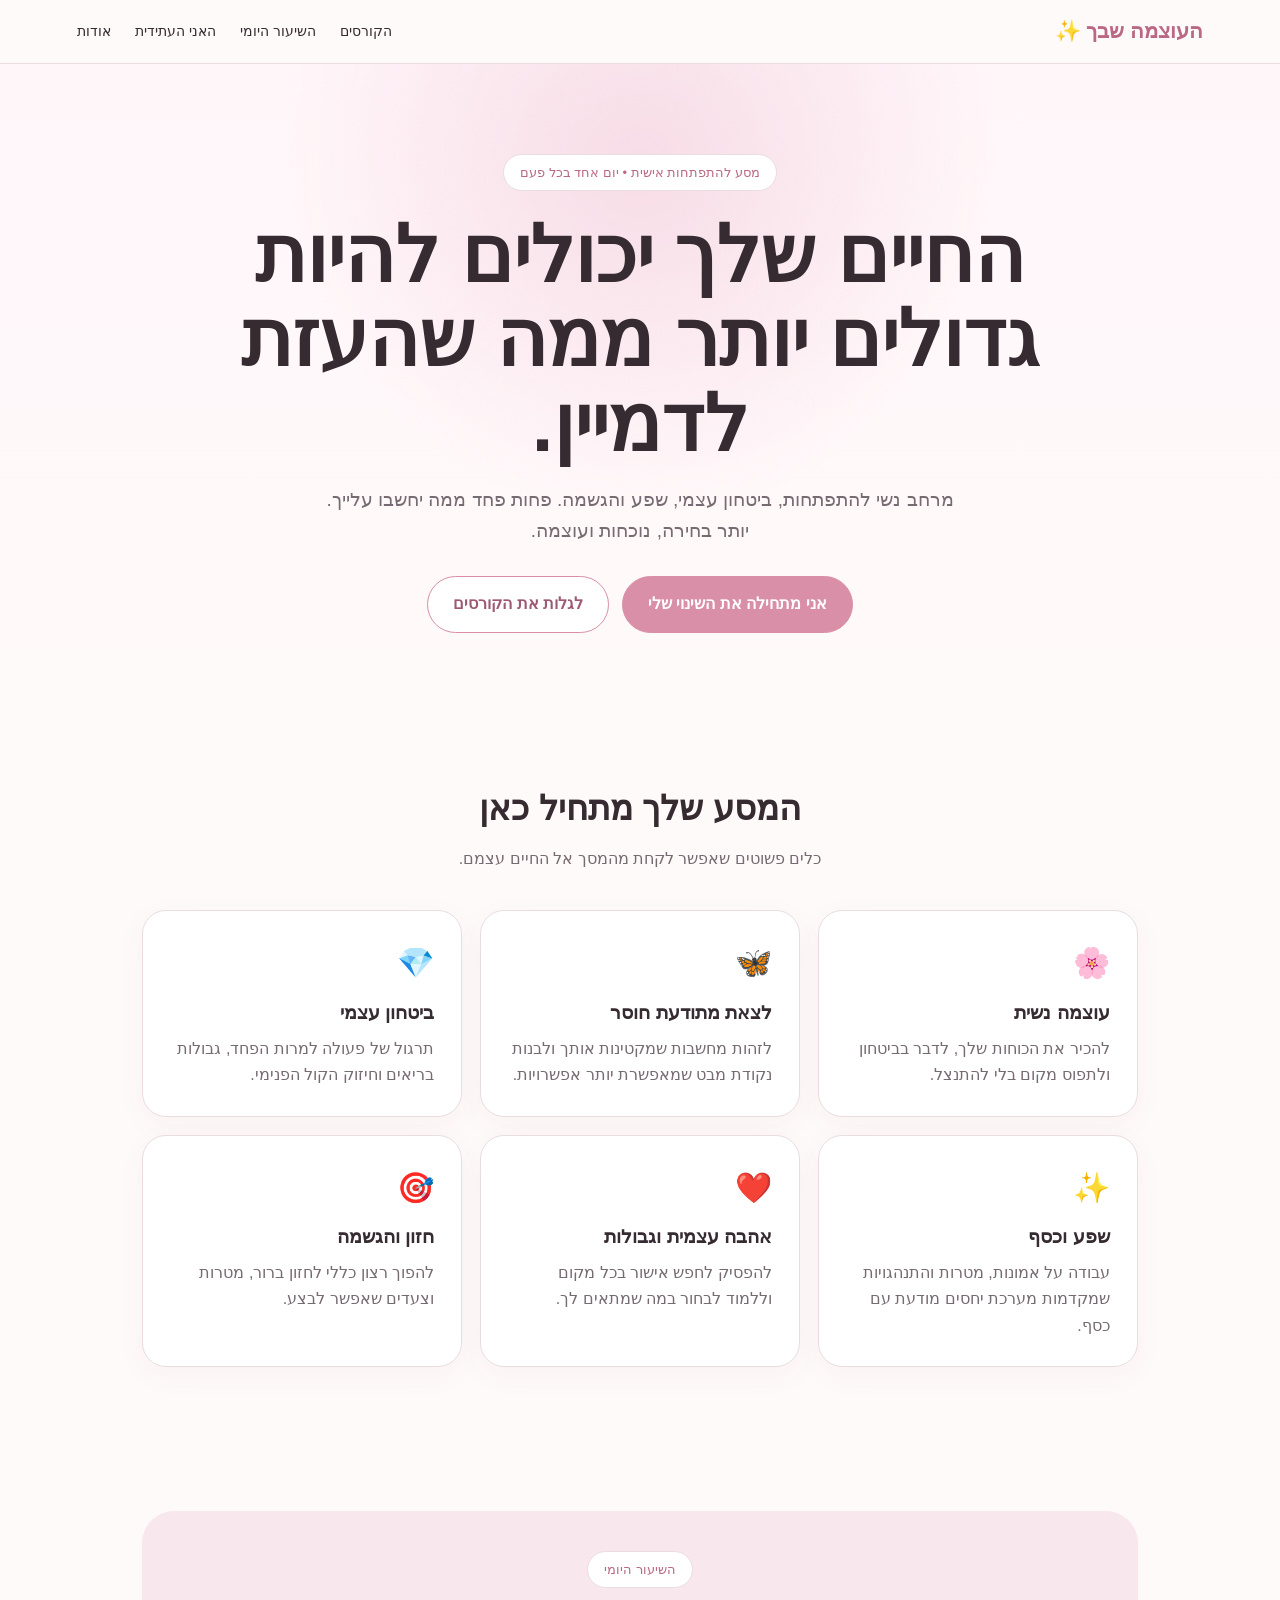
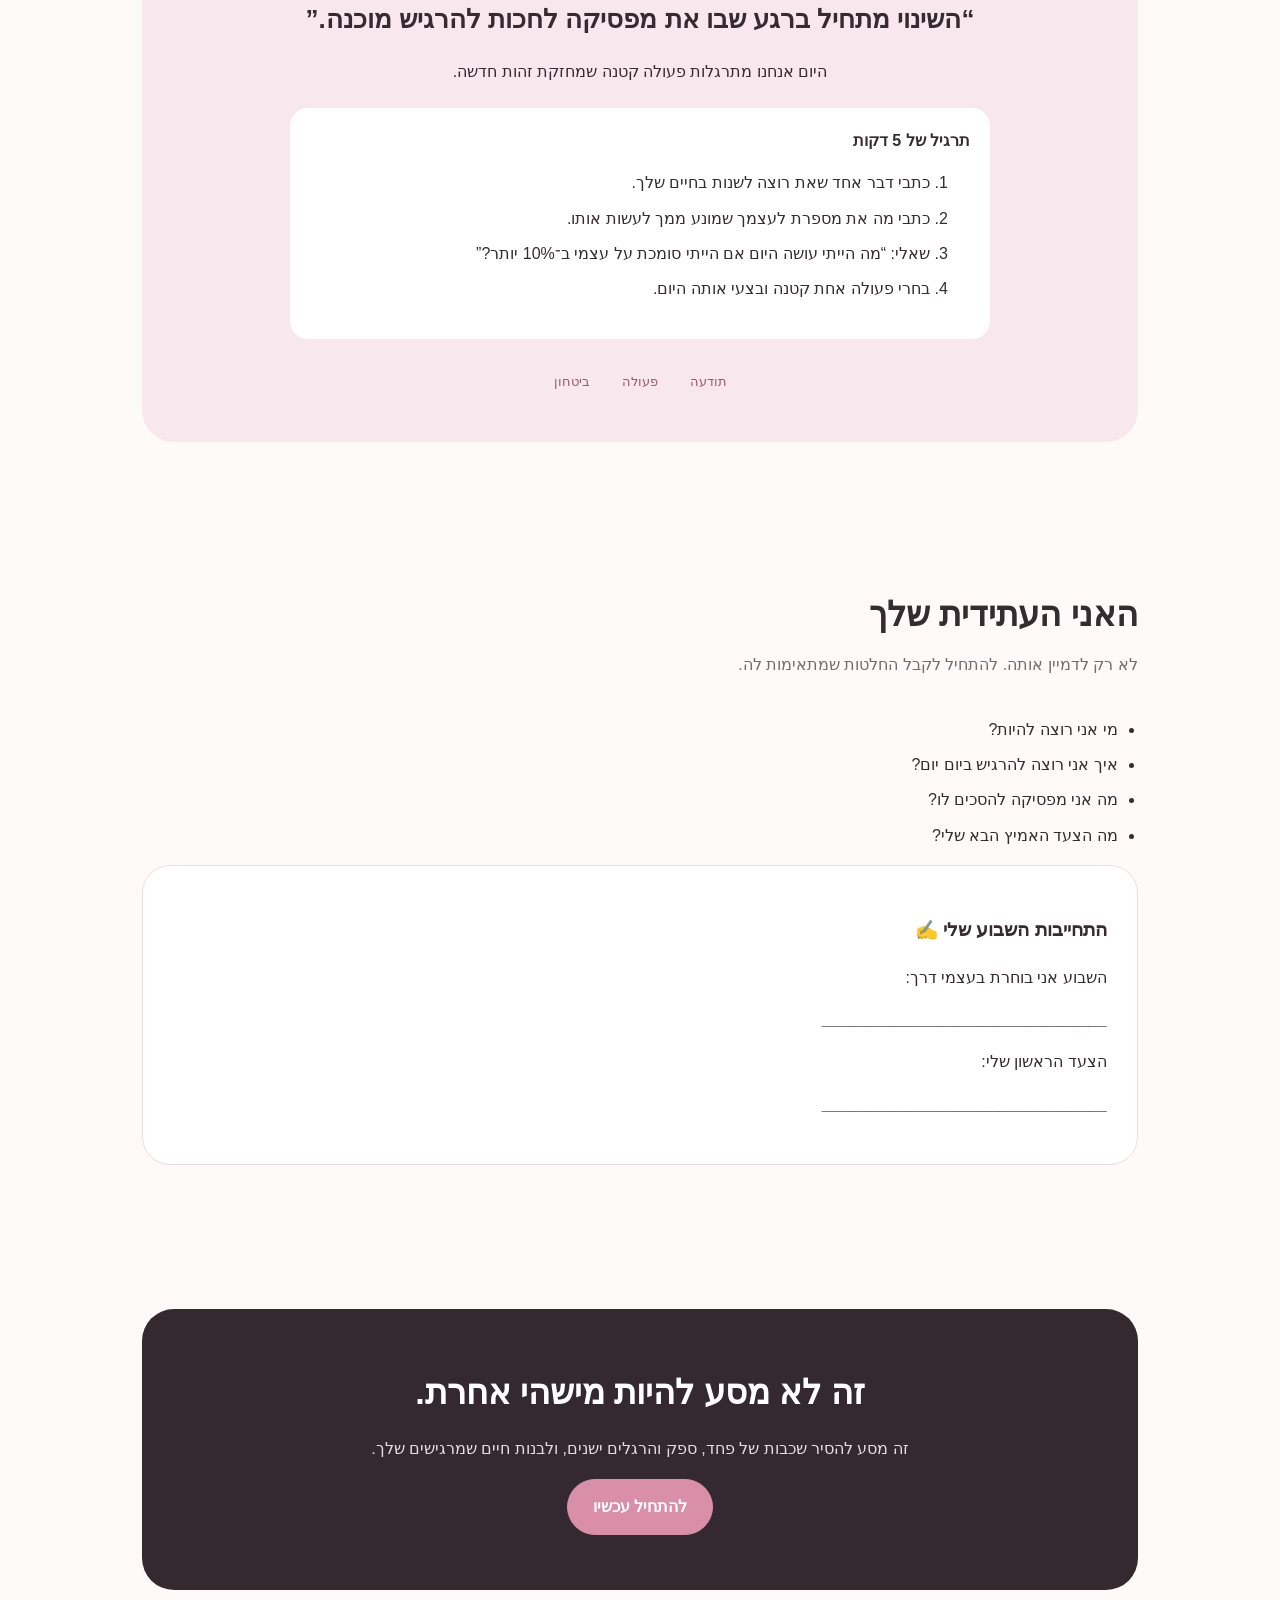
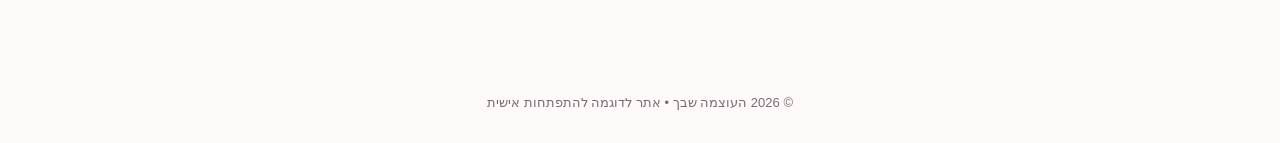
==== index.html @ 3a7510dc "Initial Project" ====
<!doctype html>
<html lang="he" dir="rtl">
<head>
<meta charset="utf-8">
<meta name="viewport" content="width=device-width,initial-scale=1">
<title>העוצמה שבך | התפתחות אישית</title>
<style>
:root{--rose:#d98fa8;--rose2:#f8e8ee;--ink:#352b31;--muted:#766b72;--white:#fff;--line:#eadde2}
*{box-sizing:border-box}html{scroll-behavior:smooth}body{margin:0;font-family:Arial,"Noto Sans Hebrew",sans-serif;color:var(--ink);background:#fffafa;line-height:1.65}
nav{position:sticky;top:0;z-index:5;background:#fffafaee;backdrop-filter:blur(12px);border-bottom:1px solid var(--line);display:flex;justify-content:space-between;align-items:center;padding:14px 6%}
.logo{font-weight:800;font-size:21px;color:#b96885}.links{display:flex;gap:24px}.links a{color:var(--ink);text-decoration:none;font-size:14px}
.hero{padding:90px 8% 75px;text-align:center;background:radial-gradient(circle at 50% 15%,#f7dce6,transparent 42%),linear-gradient(180deg,#fff6f9,#fffafa)}
.badge{display:inline-block;background:#fff;border:1px solid var(--line);padding:7px 16px;border-radius:999px;color:#b96885;font-size:13px}
h1{font-size:clamp(42px,7vw,78px);line-height:1.08;margin:22px auto 18px;max-width:900px}
.hero p{max-width:650px;margin:0 auto 30px;color:var(--muted);font-size:19px}
.btn{display:inline-block;padding:14px 25px;border-radius:999px;text-decoration:none;font-weight:700;border:1px solid var(--rose)}
.primary{background:var(--rose);color:white}.secondary{background:white;color:#9d5973;margin-right:8px}
section{padding:72px 8%;max-width:1200px;margin:auto}h2{text-align:center;font-size:34px;margin:0 0 10px}.sub{text-align:center;color:var(--muted);margin:0 auto 38px}
.grid{display:grid;grid-template-columns:repeat(3,1fr);gap:18px}.card{background:#fff;border:1px solid var(--line);border-radius:24px;padding:27px;box-shadow:0 8px 30px #5b35400b}.icon{font-size:30px}.card h3{margin:10px 0 7px}.card p{color:var(--muted);margin:0}
.daily{background:var(--rose2);border-radius:32px;padding:40px;text-align:center}.daily .quote{font-size:26px;font-weight:700;max-width:720px;margin:10px auto 18px}.exercise{background:#fff;border-radius:18px;padding:20px;max-width:700px;margin:22px auto;text-align:right}
.future{display:grid;grid-template-columns:1fr 1fr;gap:30px;align-items:center}.future-box{background:white;border:1px solid var(--line);border-radius:28px;padding:30px}
ul{padding-right:20px}li{margin:9px 0}.pill{display:inline-block;padding:6px 12px;background:var(--rose2);border-radius:999px;margin:4px;color:#9d5973;font-size:13px}
.cta{background:#33292f;color:#fff;border-radius:32px;text-align:center;padding:55px 25px}.cta p{color:#e7dce0}.cta .primary{border-color:#d98fa8}
footer{text-align:center;padding:30px;color:var(--muted);font-size:13px}
@media(max-width:750px){.links{display:none}.grid,.future{grid-template-columns:1fr}.hero{padding-top:65px}section{padding:55px 6%}.secondary{margin:10px 0 0}h2{font-size:29px}}
</style>
</head>
<body>
<nav>
  <div class="logo">העוצמה שבך ✨</div>
  <div class="links">
    <a href="#courses">הקורסים</a><a href="#daily">השיעור היומי</a><a href="#future">האני העתידית</a><a href="#about">אודות</a>
  </div>
</nav>

<header class="hero">
  <span class="badge">מסע להתפתחות אישית • יום אחד בכל פעם</span>
  <h1>החיים שלך יכולים להיות גדולים יותר ממה שהעזת לדמיין.</h1>
  <p>מרחב נשי להתפתחות, ביטחון עצמי, שפע והגשמה. פחות פחד ממה יחשבו עלייך. יותר בחירה, נוכחות ועוצמה.</p>
  <a class="btn primary" href="#daily">אני מתחילה את השינוי שלי</a>
  <a class="btn secondary" href="#courses">לגלות את הקורסים</a>
</header>

<section id="courses">
  <h2>המסע שלך מתחיל כאן</h2>
  <p class="sub">כלים פשוטים שאפשר לקחת מהמסך אל החיים עצמם.</p>
  <div class="grid">
    <article class="card"><div class="icon">🌸</div><h3>עוצמה נשית</h3><p>להכיר את הכוחות שלך, לדבר בביטחון ולתפוס מקום בלי להתנצל.</p></article>
    <article class="card"><div class="icon">🦋</div><h3>לצאת מתודעת חוסר</h3><p>לזהות מחשבות שמקטינות אותך ולבנות נקודת מבט שמאפשרת יותר אפשרויות.</p></article>
    <article class="card"><div class="icon">💎</div><h3>ביטחון עצמי</h3><p>תרגול של פעולה למרות הפחד, גבולות בריאים וחיזוק הקול הפנימי.</p></article>
    <article class="card"><div class="icon">✨</div><h3>שפע וכסף</h3><p>עבודה על אמונות, מטרות והתנהגויות שמקדמות מערכת יחסים מודעת עם כסף.</p></article>
    <article class="card"><div class="icon">❤️</div><h3>אהבה עצמית וגבולות</h3><p>להפסיק לחפש אישור בכל מקום וללמוד לבחור במה שמתאים לך.</p></article>
    <article class="card"><div class="icon">🎯</div><h3>חזון והגשמה</h3><p>להפוך רצון כללי לחזון ברור, מטרות וצעדים שאפשר לבצע.</p></article>
  </div>
</section>

<section id="daily">
  <div class="daily">
    <span class="badge">השיעור היומי</span>
    <div class="quote">“השינוי מתחיל ברגע שבו את מפסיקה לחכות להרגיש מוכנה.”</div>
    <p>היום אנחנו מתרגלות פעולה קטנה שמחזקת זהות חדשה.</p>
    <div class="exercise">
      <strong>תרגיל של 5 דקות</strong>
      <ol>
        <li>כתבי דבר אחד שאת רוצה לשנות בחיים שלך.</li>
        <li>כתבי מה את מספרת לעצמך שמונע ממך לעשות אותו.</li>
        <li>שאלי: “מה הייתי עושה היום אם הייתי סומכת על עצמי ב־10% יותר?”</li>
        <li>בחרי פעולה אחת קטנה ובצעי אותה היום.</li>
      </ol>
    </div>
    <span class="pill">תודעה</span><span class="pill">פעולה</span><span class="pill">ביטחון</span>
  </div>
</section>

<section id="future">
  <div>
    <h2 style="text-align:right">האני העתידית שלך</h2>
    <p class="sub" style="text-align:right">לא רק לדמיין אותה. להתחיל לקבל החלטות שמתאימות לה.</p>
    <ul>
      <li>מי אני רוצה להיות?</li>
      <li>איך אני רוצה להרגיש ביום יום?</li>
      <li>מה אני מפסיקה להסכים לו?</li>
      <li>מה הצעד האמיץ הבא שלי?</li>
    </ul>
  </div>
  <div class="future-box">
    <h3>התחייבות השבוע שלי ✍️</h3>
    <p>השבוע אני בוחרת בעצמי דרך:</p>
    <p><strong>________________________________</strong></p>
    <p>הצעד הראשון שלי:</p>
    <p><strong>________________________________</strong></p>
  </div>
</section>

<section id="about">
  <div class="cta">
    <h2>זה לא מסע להיות מישהי אחרת.</h2>
    <p>זה מסע להסיר שכבות של פחד, ספק והרגלים ישנים, ולבנות חיים שמרגישים שלך.</p>
    <a class="btn primary" href="#courses">להתחיל עכשיו</a>
  </div>
</section>

<footer>© 2026 העוצמה שבך • אתר לדוגמה להתפתחות אישית</footer>
</body>
</html>
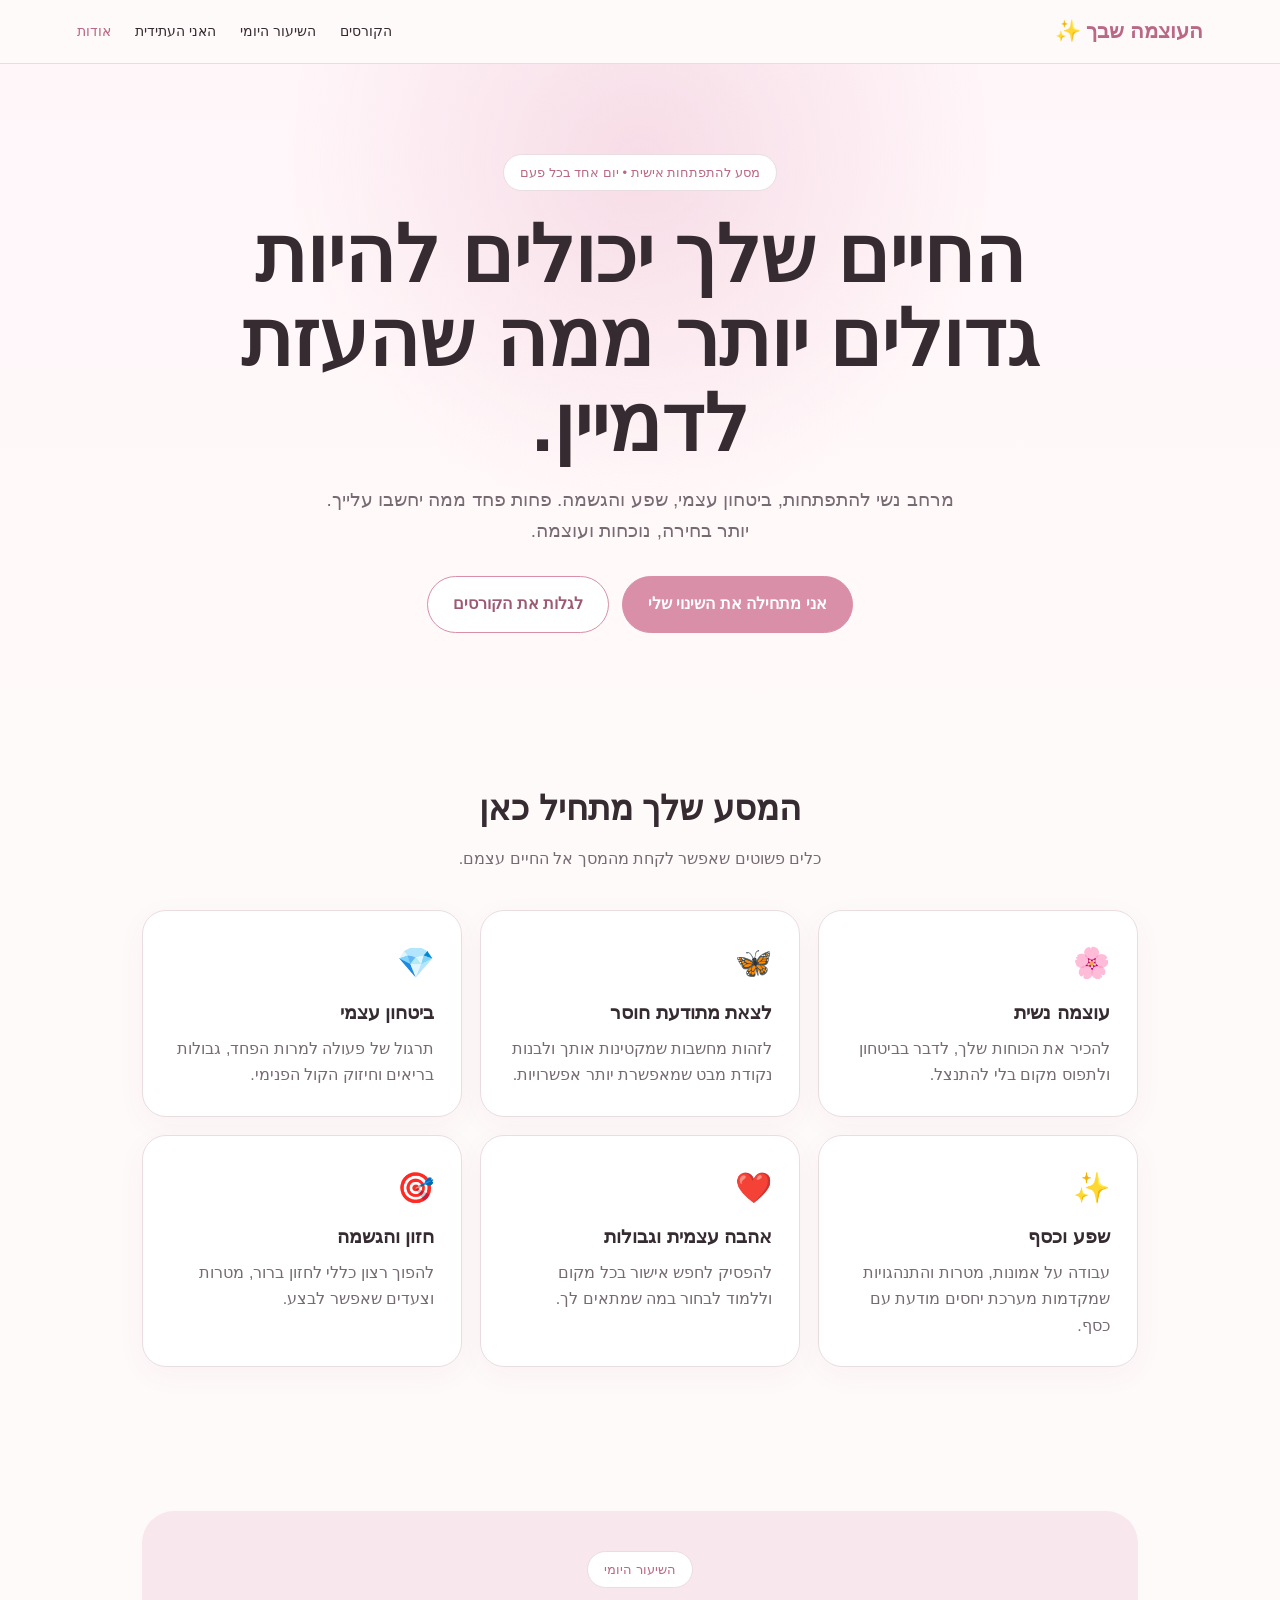
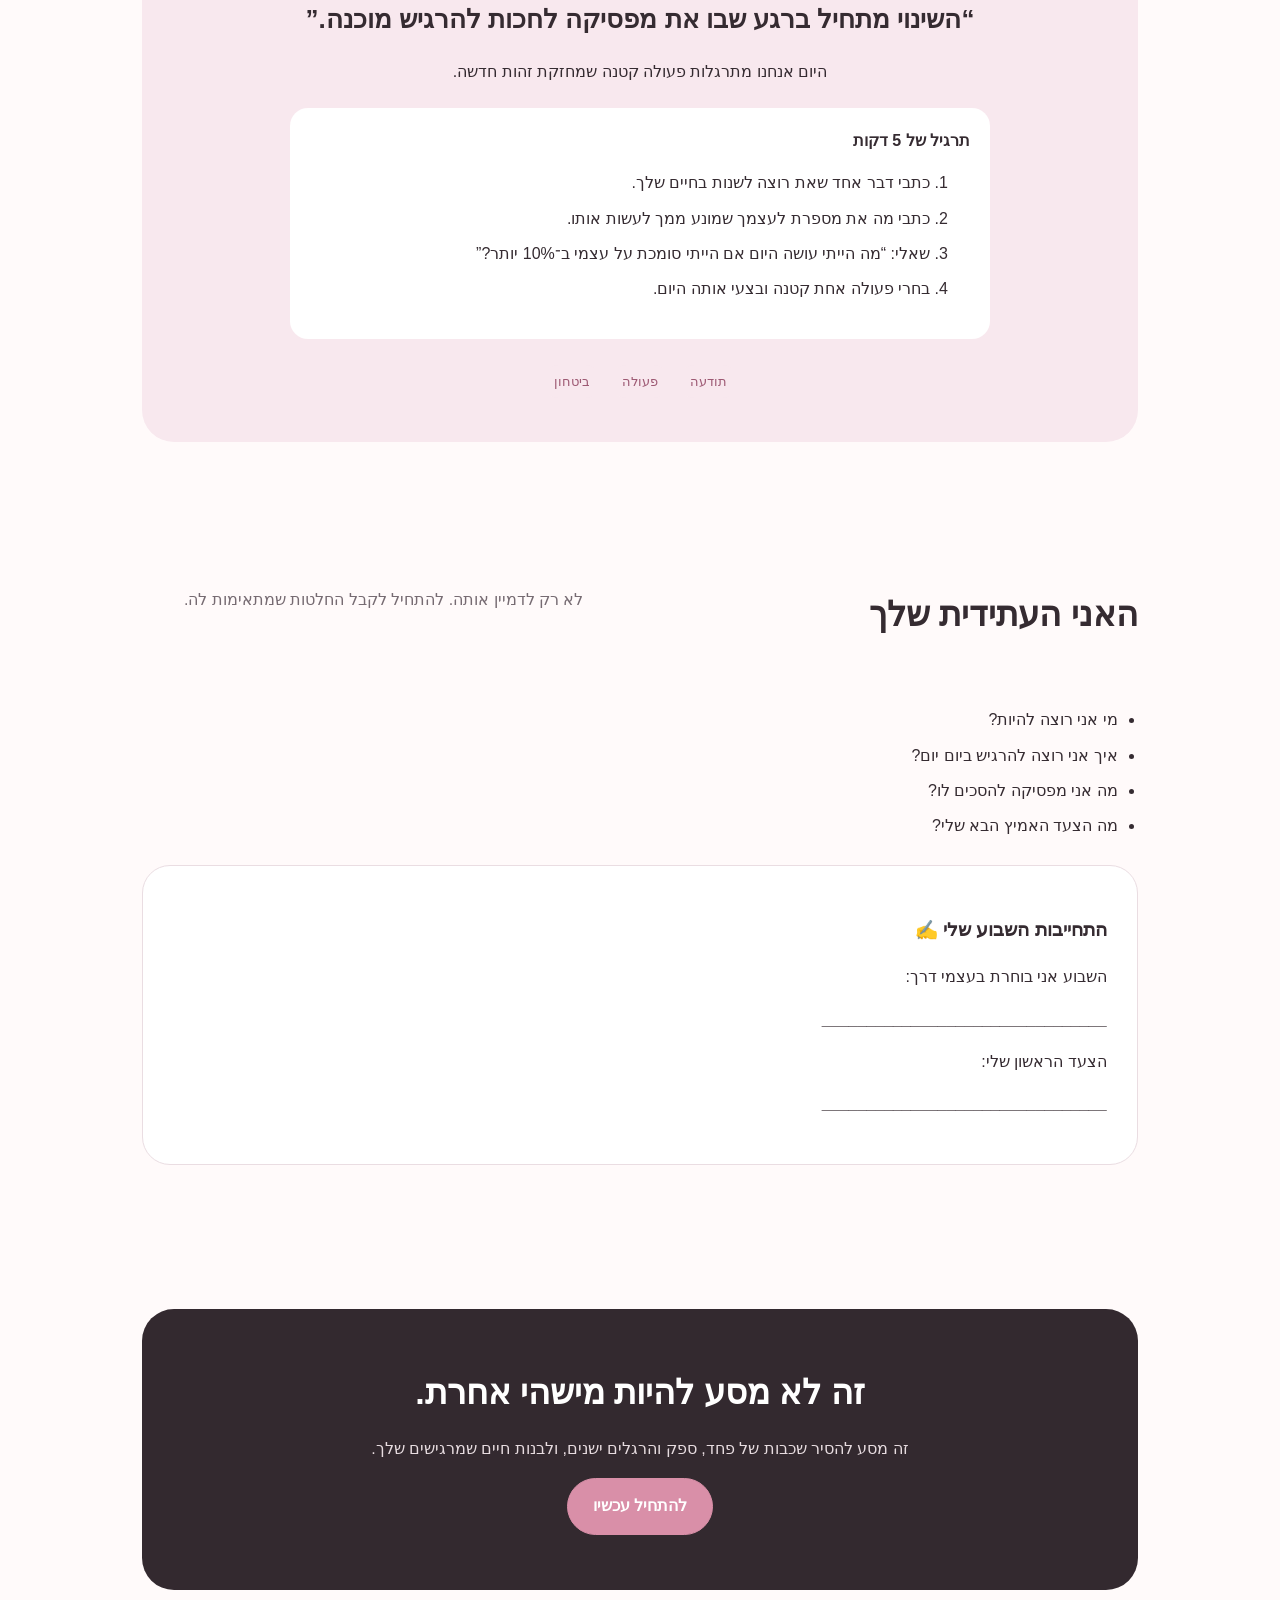
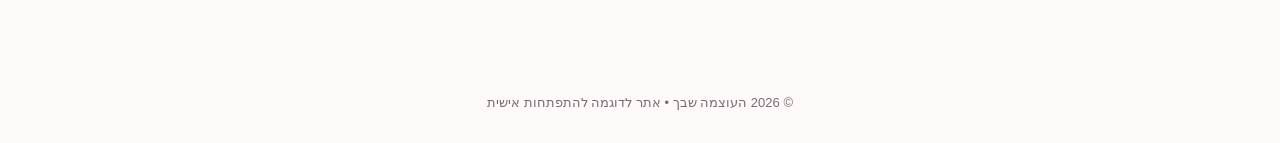
==== commit 504f39dd: "Split into styling/js etc... folders" ====
--- a/index.html
+++ b/index.html
@@ -1,105 +1,108 @@
 <!doctype html>
 <html lang="he" dir="rtl">
-<head>
-<meta charset="utf-8">
-<meta name="viewport" content="width=device-width,initial-scale=1">
-<title>העוצמה שבך | התפתחות אישית</title>
-<style>
-:root{--rose:#d98fa8;--rose2:#f8e8ee;--ink:#352b31;--muted:#766b72;--white:#fff;--line:#eadde2}
-*{box-sizing:border-box}html{scroll-behavior:smooth}body{margin:0;font-family:Arial,"Noto Sans Hebrew",sans-serif;color:var(--ink);background:#fffafa;line-height:1.65}
-nav{position:sticky;top:0;z-index:5;background:#fffafaee;backdrop-filter:blur(12px);border-bottom:1px solid var(--line);display:flex;justify-content:space-between;align-items:center;padding:14px 6%}
-.logo{font-weight:800;font-size:21px;color:#b96885}.links{display:flex;gap:24px}.links a{color:var(--ink);text-decoration:none;font-size:14px}
-.hero{padding:90px 8% 75px;text-align:center;background:radial-gradient(circle at 50% 15%,#f7dce6,transparent 42%),linear-gradient(180deg,#fff6f9,#fffafa)}
-.badge{display:inline-block;background:#fff;border:1px solid var(--line);padding:7px 16px;border-radius:999px;color:#b96885;font-size:13px}
-h1{font-size:clamp(42px,7vw,78px);line-height:1.08;margin:22px auto 18px;max-width:900px}
-.hero p{max-width:650px;margin:0 auto 30px;color:var(--muted);font-size:19px}
-.btn{display:inline-block;padding:14px 25px;border-radius:999px;text-decoration:none;font-weight:700;border:1px solid var(--rose)}
-.primary{background:var(--rose);color:white}.secondary{background:white;color:#9d5973;margin-right:8px}
-section{padding:72px 8%;max-width:1200px;margin:auto}h2{text-align:center;font-size:34px;margin:0 0 10px}.sub{text-align:center;color:var(--muted);margin:0 auto 38px}
-.grid{display:grid;grid-template-columns:repeat(3,1fr);gap:18px}.card{background:#fff;border:1px solid var(--line);border-radius:24px;padding:27px;box-shadow:0 8px 30px #5b35400b}.icon{font-size:30px}.card h3{margin:10px 0 7px}.card p{color:var(--muted);margin:0}
-.daily{background:var(--rose2);border-radius:32px;padding:40px;text-align:center}.daily .quote{font-size:26px;font-weight:700;max-width:720px;margin:10px auto 18px}.exercise{background:#fff;border-radius:18px;padding:20px;max-width:700px;margin:22px auto;text-align:right}
-.future{display:grid;grid-template-columns:1fr 1fr;gap:30px;align-items:center}.future-box{background:white;border:1px solid var(--line);border-radius:28px;padding:30px}
-ul{padding-right:20px}li{margin:9px 0}.pill{display:inline-block;padding:6px 12px;background:var(--rose2);border-radius:999px;margin:4px;color:#9d5973;font-size:13px}
-.cta{background:#33292f;color:#fff;border-radius:32px;text-align:center;padding:55px 25px}.cta p{color:#e7dce0}.cta .primary{border-color:#d98fa8}
-footer{text-align:center;padding:30px;color:var(--muted);font-size:13px}
-@media(max-width:750px){.links{display:none}.grid,.future{grid-template-columns:1fr}.hero{padding-top:65px}section{padding:55px 6%}.secondary{margin:10px 0 0}h2{font-size:29px}}
-</style>
-</head>
-<body>
-<nav>
-  <div class="logo">העוצמה שבך ✨</div>
-  <div class="links">
-    <a href="#courses">הקורסים</a><a href="#daily">השיעור היומי</a><a href="#future">האני העתידית</a><a href="#about">אודות</a>
-  </div>
-</nav>
+  <head>
+    <meta charset="utf-8">
+    <meta name="viewport" content="width=device-width,initial-scale=1">
+    <meta name="description" content="מרחב נשי להתפתחות, ביטחון עצמי, שפע והגשמה. פחות פחד ממה יחשבו עלייך. יותר בחירה, נוכחות ועוצמה.">
+    <meta name="theme-color" content="#d98fa8">
+    <title>העוצמה שבך | התפתחות אישית</title>
 
-<header class="hero">
-  <span class="badge">מסע להתפתחות אישית • יום אחד בכל פעם</span>
-  <h1>החיים שלך יכולים להיות גדולים יותר ממה שהעזת לדמיין.</h1>
-  <p>מרחב נשי להתפתחות, ביטחון עצמי, שפע והגשמה. פחות פחד ממה יחשבו עלייך. יותר בחירה, נוכחות ועוצמה.</p>
-  <a class="btn primary" href="#daily">אני מתחילה את השינוי שלי</a>
-  <a class="btn secondary" href="#courses">לגלות את הקורסים</a>
-</header>
+    <!-- CSS cascade order: base -> layout -> components -> sections -> responsive -->
+    <link rel="stylesheet" href="assets/css/base/tokens.css">
+    <link rel="stylesheet" href="assets/css/base/reset.css">
+    <link rel="stylesheet" href="assets/css/base/typography.css">
+    <link rel="stylesheet" href="assets/css/layout/nav.css">
+    <link rel="stylesheet" href="assets/css/layout/section.css">
+    <link rel="stylesheet" href="assets/css/layout/footer.css">
+    <link rel="stylesheet" href="assets/css/components/button.css">
+    <link rel="stylesheet" href="assets/css/components/badge.css">
+    <link rel="stylesheet" href="assets/css/components/card.css">
+    <link rel="stylesheet" href="assets/css/sections/hero.css">
+    <link rel="stylesheet" href="assets/css/sections/courses.css">
+    <link rel="stylesheet" href="assets/css/sections/daily.css">
+    <link rel="stylesheet" href="assets/css/sections/future.css">
+    <link rel="stylesheet" href="assets/css/sections/cta.css">
+    <link rel="stylesheet" href="assets/css/responsive.css">
 
-<section id="courses">
-  <h2>המסע שלך מתחיל כאן</h2>
-  <p class="sub">כלים פשוטים שאפשר לקחת מהמסך אל החיים עצמם.</p>
-  <div class="grid">
-    <article class="card"><div class="icon">🌸</div><h3>עוצמה נשית</h3><p>להכיר את הכוחות שלך, לדבר בביטחון ולתפוס מקום בלי להתנצל.</p></article>
-    <article class="card"><div class="icon">🦋</div><h3>לצאת מתודעת חוסר</h3><p>לזהות מחשבות שמקטינות אותך ולבנות נקודת מבט שמאפשרת יותר אפשרויות.</p></article>
-    <article class="card"><div class="icon">💎</div><h3>ביטחון עצמי</h3><p>תרגול של פעולה למרות הפחד, גבולות בריאים וחיזוק הקול הפנימי.</p></article>
-    <article class="card"><div class="icon">✨</div><h3>שפע וכסף</h3><p>עבודה על אמונות, מטרות והתנהגויות שמקדמות מערכת יחסים מודעת עם כסף.</p></article>
-    <article class="card"><div class="icon">❤️</div><h3>אהבה עצמית וגבולות</h3><p>להפסיק לחפש אישור בכל מקום וללמוד לבחור במה שמתאים לך.</p></article>
-    <article class="card"><div class="icon">🎯</div><h3>חזון והגשמה</h3><p>להפוך רצון כללי לחזון ברור, מטרות וצעדים שאפשר לבצע.</p></article>
-  </div>
-</section>
+    <script src="assets/js/main.js" defer></script>
+  </head>
+  <body>
+    <nav>
+      <div class="logo">העוצמה שבך ✨</div>
+      <div class="links" id="primary-nav">
+        <a href="#courses">הקורסים</a><a href="#daily">השיעור היומי</a><a href="#future">האני העתידית</a><a href="#about">אודות</a>
+      </div>
+      <button class="nav-toggle" type="button" aria-expanded="false" aria-controls="primary-nav" aria-label="פתיחת תפריט ניווט">תפריט</button>
+    </nav>
 
-<section id="daily">
-  <div class="daily">
-    <span class="badge">השיעור היומי</span>
-    <div class="quote">“השינוי מתחיל ברגע שבו את מפסיקה לחכות להרגיש מוכנה.”</div>
-    <p>היום אנחנו מתרגלות פעולה קטנה שמחזקת זהות חדשה.</p>
-    <div class="exercise">
-      <strong>תרגיל של 5 דקות</strong>
-      <ol>
-        <li>כתבי דבר אחד שאת רוצה לשנות בחיים שלך.</li>
-        <li>כתבי מה את מספרת לעצמך שמונע ממך לעשות אותו.</li>
-        <li>שאלי: “מה הייתי עושה היום אם הייתי סומכת על עצמי ב־10% יותר?”</li>
-        <li>בחרי פעולה אחת קטנה ובצעי אותה היום.</li>
-      </ol>
-    </div>
-    <span class="pill">תודעה</span><span class="pill">פעולה</span><span class="pill">ביטחון</span>
-  </div>
-</section>
+    <header class="hero">
+      <span class="badge">מסע להתפתחות אישית • יום אחד בכל פעם</span>
+      <h1>החיים שלך יכולים להיות גדולים יותר ממה שהעזת לדמיין.</h1>
+      <p>מרחב נשי להתפתחות, ביטחון עצמי, שפע והגשמה. פחות פחד ממה יחשבו עלייך. יותר בחירה, נוכחות ועוצמה.</p>
+      <a class="btn btn--primary" href="#daily">אני מתחילה את השינוי שלי</a>
+      <a class="btn btn--secondary" href="#courses">לגלות את הקורסים</a>
+    </header>
 
-<section id="future">
-  <div>
-    <h2 style="text-align:right">האני העתידית שלך</h2>
-    <p class="sub" style="text-align:right">לא רק לדמיין אותה. להתחיל לקבל החלטות שמתאימות לה.</p>
-    <ul>
-      <li>מי אני רוצה להיות?</li>
-      <li>איך אני רוצה להרגיש ביום יום?</li>
-      <li>מה אני מפסיקה להסכים לו?</li>
-      <li>מה הצעד האמיץ הבא שלי?</li>
-    </ul>
-  </div>
-  <div class="future-box">
-    <h3>התחייבות השבוע שלי ✍️</h3>
-    <p>השבוע אני בוחרת בעצמי דרך:</p>
-    <p><strong>________________________________</strong></p>
-    <p>הצעד הראשון שלי:</p>
-    <p><strong>________________________________</strong></p>
-  </div>
-</section>
+    <section id="courses">
+      <h2>המסע שלך מתחיל כאן</h2>
+      <p class="sub">כלים פשוטים שאפשר לקחת מהמסך אל החיים עצמם.</p>
+      <div class="grid">
+        <article class="card"><div class="icon">🌸</div><h3>עוצמה נשית</h3><p>להכיר את הכוחות שלך, לדבר בביטחון ולתפוס מקום בלי להתנצל.</p></article>
+        <article class="card"><div class="icon">🦋</div><h3>לצאת מתודעת חוסר</h3><p>לזהות מחשבות שמקטינות אותך ולבנות נקודת מבט שמאפשרת יותר אפשרויות.</p></article>
+        <article class="card"><div class="icon">💎</div><h3>ביטחון עצמי</h3><p>תרגול של פעולה למרות הפחד, גבולות בריאים וחיזוק הקול הפנימי.</p></article>
+        <article class="card"><div class="icon">✨</div><h3>שפע וכסף</h3><p>עבודה על אמונות, מטרות והתנהגויות שמקדמות מערכת יחסים מודעת עם כסף.</p></article>
+        <article class="card"><div class="icon">❤️</div><h3>אהבה עצמית וגבולות</h3><p>להפסיק לחפש אישור בכל מקום וללמוד לבחור במה שמתאים לך.</p></article>
+        <article class="card"><div class="icon">🎯</div><h3>חזון והגשמה</h3><p>להפוך רצון כללי לחזון ברור, מטרות וצעדים שאפשר לבצע.</p></article>
+      </div>
+    </section>
 
-<section id="about">
-  <div class="cta">
-    <h2>זה לא מסע להיות מישהי אחרת.</h2>
-    <p>זה מסע להסיר שכבות של פחד, ספק והרגלים ישנים, ולבנות חיים שמרגישים שלך.</p>
-    <a class="btn primary" href="#courses">להתחיל עכשיו</a>
-  </div>
-</section>
+    <section id="daily">
+      <div class="daily">
+        <span class="badge">השיעור היומי</span>
+        <div class="quote">“השינוי מתחיל ברגע שבו את מפסיקה לחכות להרגיש מוכנה.”</div>
+        <p>היום אנחנו מתרגלות פעולה קטנה שמחזקת זהות חדשה.</p>
+        <div class="exercise">
+          <strong>תרגיל של 5 דקות</strong>
+          <ol>
+            <li>כתבי דבר אחד שאת רוצה לשנות בחיים שלך.</li>
+            <li>כתבי מה את מספרת לעצמך שמונע ממך לעשות אותו.</li>
+            <li>שאלי: “מה הייתי עושה היום אם הייתי סומכת על עצמי ב־10% יותר?”</li>
+            <li>בחרי פעולה אחת קטנה ובצעי אותה היום.</li>
+          </ol>
+        </div>
+        <span class="pill">תודעה</span><span class="pill">פעולה</span><span class="pill">ביטחון</span>
+      </div>
+    </section>
 
-<footer>© 2026 העוצמה שבך • אתר לדוגמה להתפתחות אישית</footer>
-</body>
-</html>+    <section id="future">
+      <div class="future">
+        <h2>האני העתידית שלך</h2>
+        <p class="sub">לא רק לדמיין אותה. להתחיל לקבל החלטות שמתאימות לה.</p>
+        <ul>
+          <li>מי אני רוצה להיות?</li>
+          <li>איך אני רוצה להרגיש ביום יום?</li>
+          <li>מה אני מפסיקה להסכים לו?</li>
+          <li>מה הצעד האמיץ הבא שלי?</li>
+        </ul>
+      </div>
+      <div class="future-box">
+        <h3>התחייבות השבוע שלי ✍️</h3>
+        <p>השבוע אני בוחרת בעצמי דרך:</p>
+        <p><strong>________________________________</strong></p>
+        <p>הצעד הראשון שלי:</p>
+        <p><strong>________________________________</strong></p>
+      </div>
+    </section>
+
+    <section id="about">
+      <div class="cta">
+        <h2>זה לא מסע להיות מישהי אחרת.</h2>
+        <p>זה מסע להסיר שכבות של פחד, ספק והרגלים ישנים, ולבנות חיים שמרגישים שלך.</p>
+        <a class="btn btn--primary" href="#courses">להתחיל עכשיו</a>
+      </div>
+    </section>
+
+    <footer>© <span data-current-year>2026</span> העוצמה שבך • אתר לדוגמה להתפתחות אישית</footer>
+  </body>
+</html>
+
--- a/assets/css/base/tokens.css
+++ b/assets/css/base/tokens.css
@@ -0,0 +1,45 @@
+/* ==========================================================================
+   tokens.css — Design tokens
+   Loaded first. Every other stylesheet consumes these custom properties,
+   so the visual language (colours, radii, rhythm) lives in exactly one place.
+   ========================================================================== */
+
+:root {
+  /* --- Brand colours ---------------------------------------------------- */
+  --rose: #d98fa8;          /* primary accent */
+  --rose2: #f8e8ee;         /* soft rose surface (daily lesson, pills) */
+  --rose-deep: #b96885;     /* logo + badge text */
+  --rose-text: #9d5973;     /* secondary button + pill text */
+
+  /* --- Neutrals --------------------------------------------------------- */
+  --ink: #352b31;           /* body text */
+  --muted: #766b72;         /* secondary text */
+  --white: #fff;
+  --line: #eadde2;          /* hairline borders */
+  --bg: #fffafa;            /* page background */
+  --bg-glass: #fffafaee;    /* sticky navigation background */
+  --bg-hero: #fff6f9;       /* hero gradient base */
+  --glow-rose: #f7dce6;     /* hero radial glow */
+  --ink-invert: #33292f;    /* dark CTA panel */
+  --ink-invert-soft: #e7dce0;
+
+  /* --- Typography ------------------------------------------------------- */
+  --font-body: Arial, "Noto Sans Hebrew", sans-serif;
+
+  /* --- Radii ------------------------------------------------------------ */
+  --radius-sm: 18px;
+  --radius-md: 24px;
+  --radius-lg: 28px;
+  --radius-xl: 32px;
+  --radius-pill: 999px;
+
+  /* --- Elevation -------------------------------------------------------- */
+  --shadow-card: 0 8px 30px #5b35400b;
+
+  /* --- Layout rhythm ---------------------------------------------------- */
+  --wrap: 1200px;           /* max content width */
+  --gutter-x: 8%;           /* horizontal page gutter (desktop) */
+  --gutter-x-sm: 6%;        /* horizontal page gutter (mobile) */
+  --section-y: 72px;        /* vertical section padding (desktop) */
+  --section-y-sm: 55px;     /* vertical section padding (mobile) */
+}
--- a/assets/css/base/typography.css
+++ b/assets/css/base/typography.css
@@ -0,0 +1,33 @@
+/* ==========================================================================
+   typography.css — global type scale and text elements
+   Page-specific overrides live next to their section (see ../sections/).
+   ========================================================================== */
+
+h1 {
+  font-size: clamp(42px, 7vw, 78px);
+  line-height: 1.08;
+  margin: 22px auto 18px;
+  max-width: 900px;
+}
+
+h2 {
+  text-align: center;
+  font-size: 34px;
+  margin: 0 0 10px;
+}
+
+/* Section lead paragraph ("sub" = subtitle) */
+.sub {
+  text-align: center;
+  color: var(--muted);
+  margin: 0 auto 38px;
+}
+
+/* `padding-right` because the document is RTL (dir="rtl") */
+ul {
+  padding-right: 20px;
+}
+
+li {
+  margin: 9px 0;
+}
--- a/assets/css/layout/nav.css
+++ b/assets/css/layout/nav.css
@@ -0,0 +1,54 @@
+/* ==========================================================================
+   nav.css — sticky top navigation
+   ========================================================================== */
+
+nav {
+  position: sticky;
+  top: 0;
+  z-index: 5;
+  display: flex;
+  justify-content: space-between;
+  align-items: center;
+  padding: 14px 6%;
+  background: var(--bg-glass);
+  backdrop-filter: blur(12px);
+  -webkit-backdrop-filter: blur(12px);
+  border-bottom: 1px solid var(--line);
+}
+
+.logo {
+  font-weight: 800;
+  font-size: 21px;
+  color: var(--rose-deep);
+  white-space: nowrap;
+}
+
+.links {
+  display: flex;
+  gap: 24px;
+}
+
+.links a {
+  color: var(--ink);
+  font-size: 14px;
+  text-decoration: none;
+}
+
+.links a:hover,
+.links a.is-current {
+  color: var(--rose-deep);
+}
+
+/* Burger button: hidden on desktop, revealed at the mobile breakpoint
+   (see ../responsive.css). Progressively enhances the menu. */
+.nav-toggle {
+  display: none;
+  padding: 8px 16px;
+  background: var(--white);
+  border: 1px solid var(--line);
+  border-radius: var(--radius-pill);
+  color: var(--rose-deep);
+  font-size: 13px;
+  font-weight: 700;
+  cursor: pointer;
+}
--- a/assets/css/layout/section.css
+++ b/assets/css/layout/section.css
@@ -0,0 +1,9 @@
+/* ==========================================================================
+   section.css — page shell: content width + vertical rhythm
+   ========================================================================== */
+
+section {
+  padding: var(--section-y) var(--gutter-x);
+  max-width: var(--wrap);
+  margin: auto;
+}
--- a/assets/css/layout/footer.css
+++ b/assets/css/layout/footer.css
@@ -0,0 +1,10 @@
+/* ==========================================================================
+   footer.css — page footer
+   ========================================================================== */
+
+footer {
+  text-align: center;
+  padding: 30px;
+  color: var(--muted);
+  font-size: 13px;
+}
--- a/assets/css/components/button.css
+++ b/assets/css/components/button.css
@@ -0,0 +1,30 @@
+/* ==========================================================================
+   button.css — .btn base class + modifiers
+   Markup: <a class="btn btn--primary" href="#…">…</a>
+   ========================================================================== */
+
+.btn {
+  display: inline-block;
+  padding: 14px 25px;
+  border: 1px solid var(--rose);
+  border-radius: var(--radius-pill);
+  font-weight: 700;
+  text-decoration: none;
+  transition: transform 0.15s ease, box-shadow 0.15s ease;
+}
+
+.btn--primary {
+  background: var(--rose);
+  color: var(--white);
+}
+
+.btn--secondary {
+  background: var(--white);
+  color: var(--rose-text);
+  margin-right: 8px; /* RTL: keeps the pair visually separated */
+}
+
+.btn:hover {
+  transform: translateY(-1px);
+  box-shadow: 0 6px 18px #b9688533;
+}
--- a/assets/css/components/badge.css
+++ b/assets/css/components/badge.css
@@ -0,0 +1,23 @@
+/* ==========================================================================
+   badge.css — .badge (eyebrow label) and .pill (topic tag)
+   ========================================================================== */
+
+.badge {
+  display: inline-block;
+  padding: 7px 16px;
+  background: var(--white);
+  border: 1px solid var(--line);
+  border-radius: var(--radius-pill);
+  color: var(--rose-deep);
+  font-size: 13px;
+}
+
+.pill {
+  display: inline-block;
+  padding: 6px 12px;
+  margin: 4px;
+  background: var(--rose2);
+  border-radius: var(--radius-pill);
+  color: var(--rose-text);
+  font-size: 13px;
+}
--- a/assets/css/components/card.css
+++ b/assets/css/components/card.css
@@ -0,0 +1,31 @@
+/* ==========================================================================
+   card.css — course card
+   Markup: <article class="card">…<div class="icon">…</div><h3>…</h3><p>…</p></article>
+   ========================================================================== */
+
+.card {
+  background: var(--white);
+  border: 1px solid var(--line);
+  border-radius: var(--radius-md);
+  padding: 27px;
+  box-shadow: var(--shadow-card);
+  transition: transform 0.15s ease, box-shadow 0.15s ease;
+}
+
+.card:hover {
+  transform: translateY(-3px);
+  box-shadow: 0 14px 34px #5b354018;
+}
+
+.card .icon {
+  font-size: 30px;
+}
+
+.card h3 {
+  margin: 10px 0 7px;
+}
+
+.card p {
+  margin: 0;
+  color: var(--muted);
+}
--- a/assets/css/sections/hero.css
+++ b/assets/css/sections/hero.css
@@ -0,0 +1,18 @@
+/* ==========================================================================
+   hero.css — <header class="hero">
+   ========================================================================== */
+
+.hero {
+  padding: 90px var(--gutter-x) 75px;
+  text-align: center;
+  background:
+    radial-gradient(circle at 50% 15%, var(--glow-rose), transparent 42%),
+    linear-gradient(180deg, var(--bg-hero), var(--bg));
+}
+
+.hero p {
+  max-width: 650px;
+  margin: 0 auto 30px;
+  color: var(--muted);
+  font-size: 19px;
+}
--- a/assets/css/sections/courses.css
+++ b/assets/css/sections/courses.css
@@ -0,0 +1,9 @@
+/* ==========================================================================
+   courses.css — #courses: grid of six course cards
+   ========================================================================== */
+
+.grid {
+  display: grid;
+  grid-template-columns: repeat(3, 1fr);
+  gap: 18px;
+}
--- a/assets/css/sections/daily.css
+++ b/assets/css/sections/daily.css
@@ -0,0 +1,27 @@
+/* ==========================================================================
+   daily.css — #daily: "השיעור היומי" panel + 5-minute exercise
+   ========================================================================== */
+
+.daily {
+  padding: 40px;
+  background: var(--rose2);
+  border-radius: var(--radius-xl);
+  text-align: center;
+}
+
+.daily .quote {
+  max-width: 720px;
+  margin: 10px auto 18px;
+  font-size: 26px;
+  font-weight: 700;
+}
+
+/* Readable, right-aligned (RTL "start") white card inside the rose panel */
+.exercise {
+  max-width: 700px;
+  margin: 22px auto;
+  padding: 20px;
+  background: var(--white);
+  border-radius: var(--radius-sm);
+  text-align: start;
+}
--- a/assets/css/sections/future.css
+++ b/assets/css/sections/future.css
@@ -0,0 +1,24 @@
+/* ==========================================================================
+   future.css — #future: "האני העתידית שלך"
+   Two-column layout: reflection list + weekly commitment note.
+   ========================================================================== */
+
+.future {
+  display: grid;
+  grid-template-columns: 1fr 1fr;
+  gap: 30px;
+  align-items: center;
+}
+
+/* Copy in this section is intentionally right-aligned in RTL */
+.future h2,
+.future .sub {
+  text-align: start;
+}
+
+.future-box {
+  padding: 30px;
+  background: var(--white);
+  border: 1px solid var(--line);
+  border-radius: var(--radius-lg);
+}
--- a/assets/css/sections/cta.css
+++ b/assets/css/sections/cta.css
@@ -0,0 +1,19 @@
+/* ==========================================================================
+   cta.css — #about: dark closing call-to-action panel
+   ========================================================================== */
+
+.cta {
+  padding: 55px 25px;
+  background: var(--ink-invert);
+  border-radius: var(--radius-xl);
+  color: var(--white);
+  text-align: center;
+}
+
+.cta p {
+  color: var(--ink-invert-soft);
+}
+
+.cta .btn--primary {
+  border-color: var(--rose);
+}
--- a/assets/css/responsive.css
+++ b/assets/css/responsive.css
@@ -0,0 +1,64 @@
+/* ==========================================================================
+   responsive.css — the single source of truth for breakpoints
+   Loaded last so it can override the layered stylesheets above.
+   ========================================================================== */
+
+/* --- Mobile: single column + collapsible navigation ---------------------- */
+@media (max-width: 750px) {
+  /* Navigation: burger button + drop-down menu (toggled by assets/js/main.js).
+     Without JS the button never shows and the menu stays collapsed, which is
+     the same behaviour the site had before. */
+  .has-js .nav-toggle {
+    display: inline-block;
+  }
+
+  .links {
+    display: none;
+    position: absolute;
+    top: 100%;
+    right: 0;
+    left: 0;
+    flex-direction: column;
+    gap: 0;
+    padding: 6px var(--gutter-x-sm);
+    background: var(--white);
+    border-bottom: 1px solid var(--line);
+    box-shadow: var(--shadow-card);
+  }
+
+  .links.is-open {
+    display: flex;
+  }
+
+  .links a {
+    padding: 12px 0;
+    border-bottom: 1px solid var(--line);
+    font-size: 15px;
+  }
+
+  .links a:last-child {
+    border-bottom: 0;
+  }
+
+  /* Stack the card grid and the future section */
+  .grid,
+  .future {
+    grid-template-columns: 1fr;
+  }
+
+  .hero {
+    padding-top: 65px;
+  }
+
+  section {
+    padding: var(--section-y-sm) var(--gutter-x-sm);
+  }
+
+  .btn--secondary {
+    margin: 10px 0 0;
+  }
+
+  h2 {
+    font-size: 29px;
+  }
+}
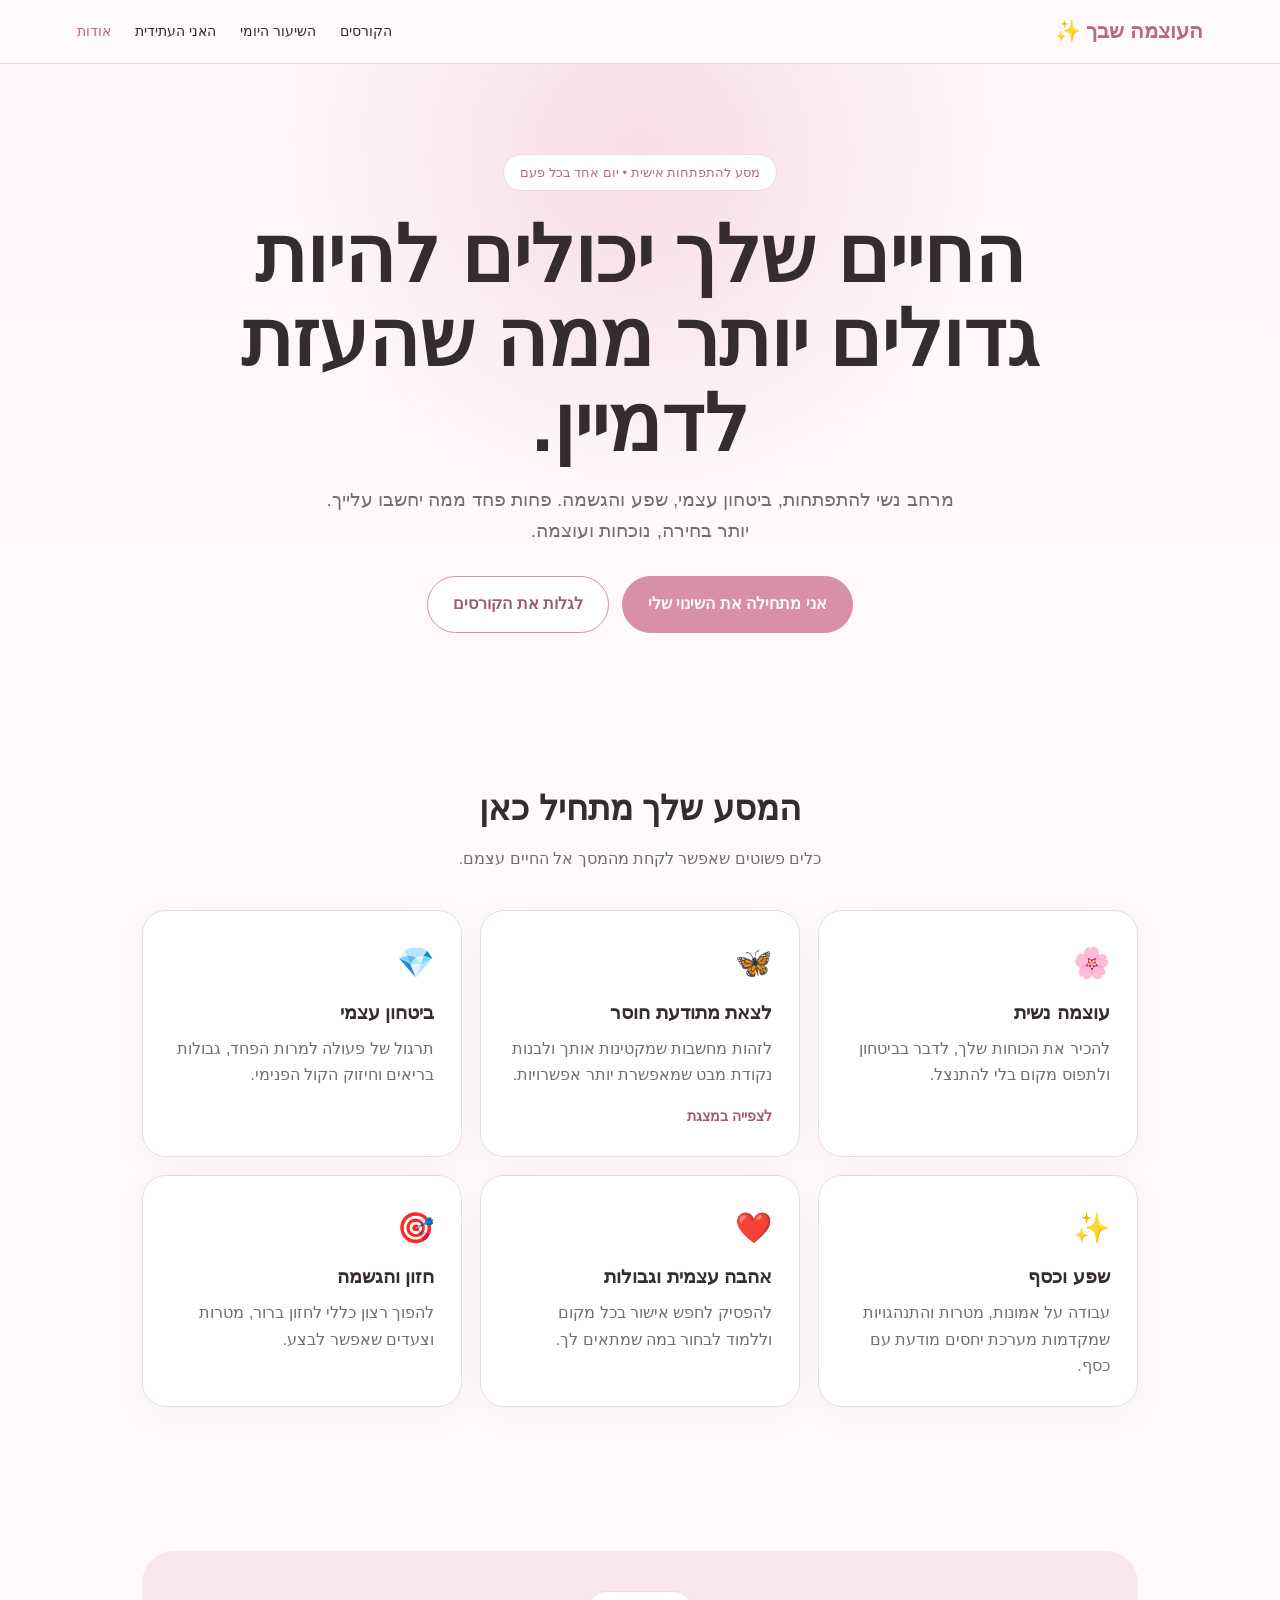
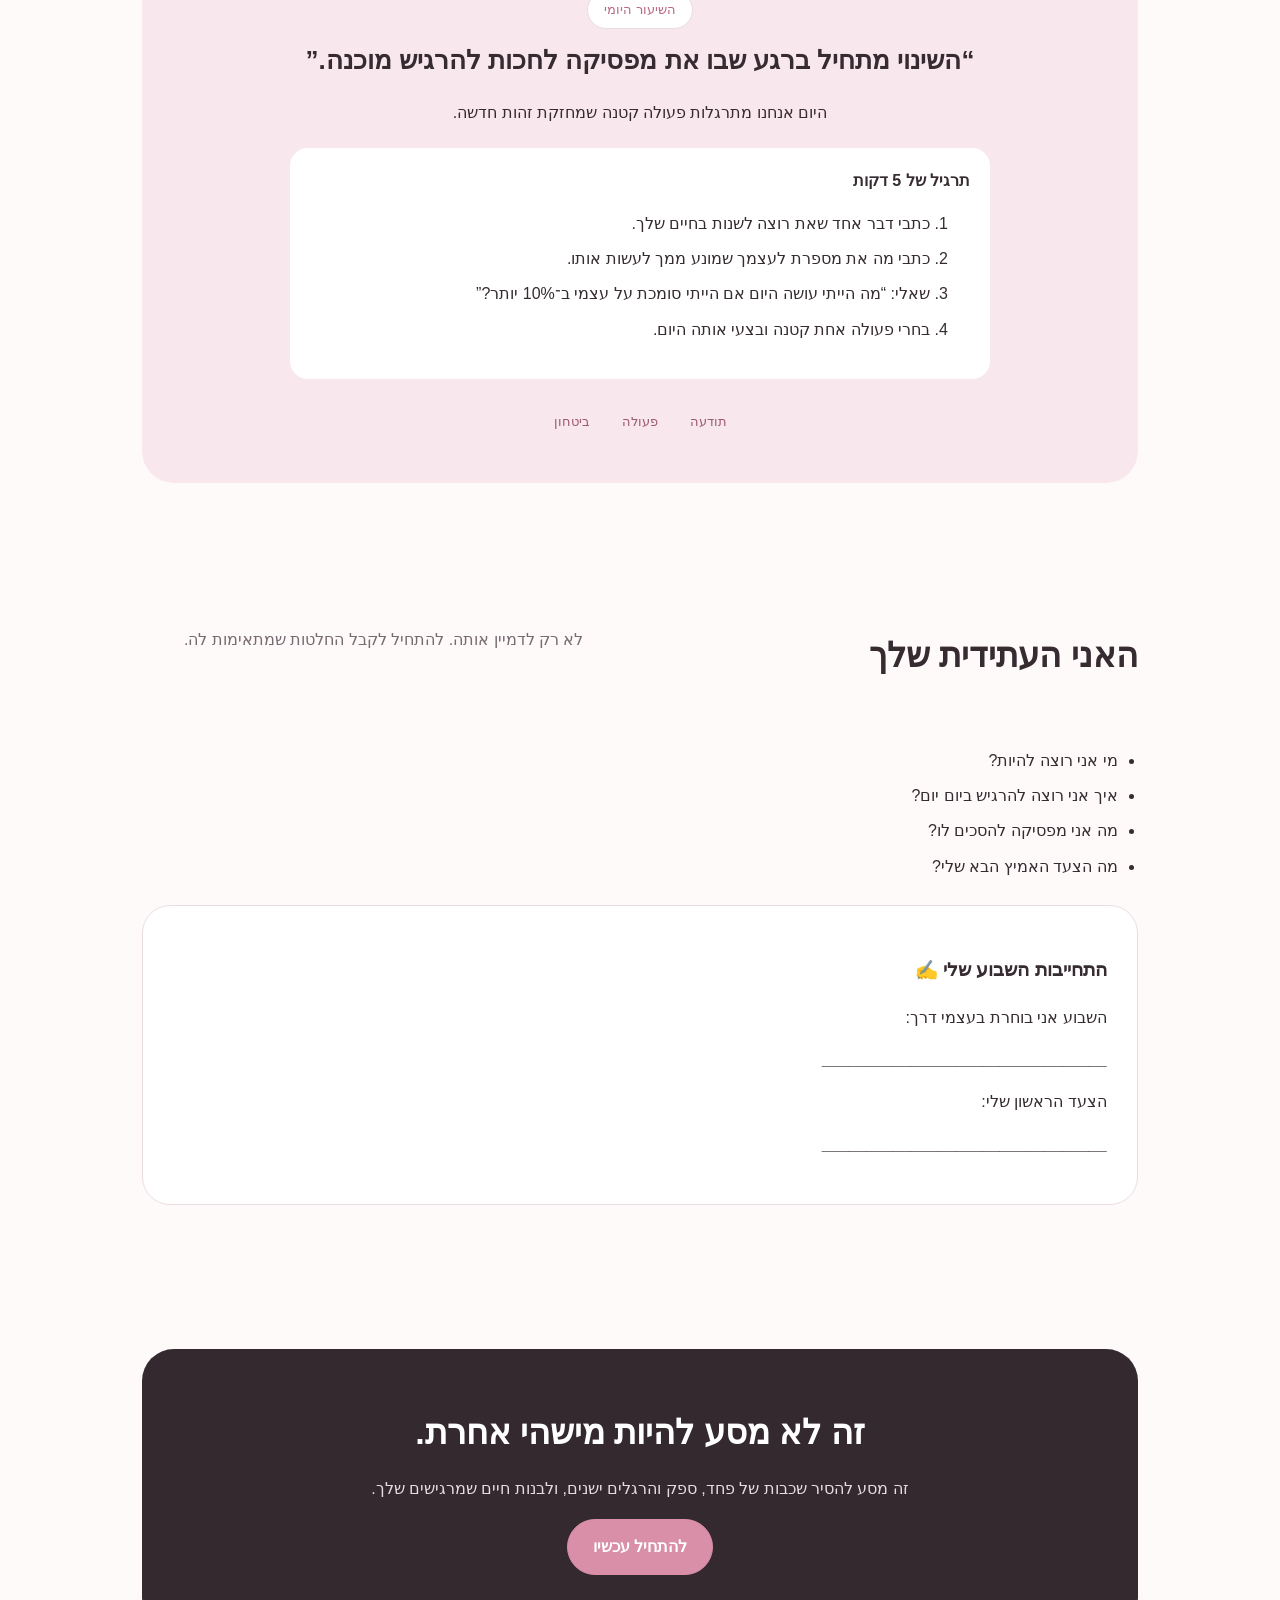
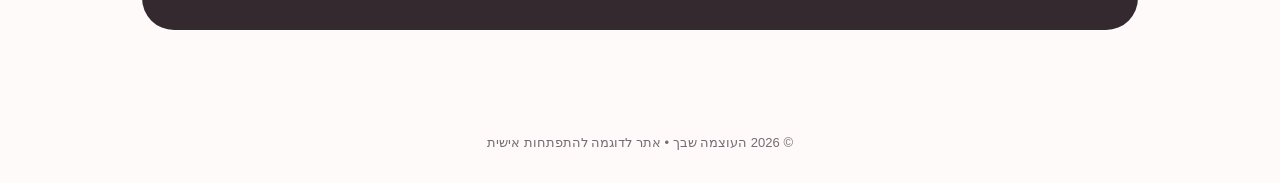
==== commit e4af1527: "Add scarcity-mindset presentation page, deck component and card link - scarcity.html: 12-slide RTL d" ====
--- a/index.html
+++ b/index.html
@@ -47,12 +47,37 @@
       <h2>המסע שלך מתחיל כאן</h2>
       <p class="sub">כלים פשוטים שאפשר לקחת מהמסך אל החיים עצמם.</p>
       <div class="grid">
-        <article class="card"><div class="icon">🌸</div><h3>עוצמה נשית</h3><p>להכיר את הכוחות שלך, לדבר בביטחון ולתפוס מקום בלי להתנצל.</p></article>
-        <article class="card"><div class="icon">🦋</div><h3>לצאת מתודעת חוסר</h3><p>לזהות מחשבות שמקטינות אותך ולבנות נקודת מבט שמאפשרת יותר אפשרויות.</p></article>
-        <article class="card"><div class="icon">💎</div><h3>ביטחון עצמי</h3><p>תרגול של פעולה למרות הפחד, גבולות בריאים וחיזוק הקול הפנימי.</p></article>
-        <article class="card"><div class="icon">✨</div><h3>שפע וכסף</h3><p>עבודה על אמונות, מטרות והתנהגויות שמקדמות מערכת יחסים מודעת עם כסף.</p></article>
-        <article class="card"><div class="icon">❤️</div><h3>אהבה עצמית וגבולות</h3><p>להפסיק לחפש אישור בכל מקום וללמוד לבחור במה שמתאים לך.</p></article>
-        <article class="card"><div class="icon">🎯</div><h3>חזון והגשמה</h3><p>להפוך רצון כללי לחזון ברור, מטרות וצעדים שאפשר לבצע.</p></article>
+        <article class="card">
+          <div class="icon">🌸</div>
+          <h3>עוצמה נשית</h3>
+          <p>להכיר את הכוחות שלך, לדבר בביטחון ולתפוס מקום בלי להתנצל.</p>
+        </article>
+        <article class="card">
+          <div class="icon">🦋</div>
+          <h3>לצאת מתודעת חוסר</h3>
+          <p>לזהות מחשבות שמקטינות אותך ולבנות נקודת מבט שמאפשרת יותר אפשרויות.</p>
+          <a class="card__cta" href="scarcity.html">לצפייה במצגת</a>
+        </article>
+        <article class="card">
+          <div class="icon">💎</div>
+          <h3>ביטחון עצמי</h3>
+          <p>תרגול של פעולה למרות הפחד, גבולות בריאים וחיזוק הקול הפנימי.</p>
+        </article>
+        <article class="card">
+          <div class="icon">✨</div>
+          <h3>שפע וכסף</h3>
+          <p>עבודה על אמונות, מטרות והתנהגויות שמקדמות מערכת יחסים מודעת עם כסף.</p>
+        </article>
+        <article class="card">
+          <div class="icon">❤️</div>
+          <h3>אהבה עצמית וגבולות</h3>
+          <p>להפסיק לחפש אישור בכל מקום וללמוד לבחור במה שמתאים לך.</p>
+        </article>
+        <article class="card">
+          <div class="icon">🎯</div>
+          <h3>חזון והגשמה</h3>
+          <p>להפוך רצון כללי לחזון ברור, מטרות וצעדים שאפשר לבצע.</p>
+        </article>
       </div>
     </section>
 
--- a/assets/css/components/card.css
+++ b/assets/css/components/card.css
@@ -28,4 +28,19 @@
 .card p {
   margin: 0;
   color: var(--muted);
+}
+
+/* Link to a full presentation / lesson that belongs to the card's topic */
+.card__cta {
+  display: inline-block;
+  margin-top: 16px;
+  color: var(--rose-text);
+  font-size: 14px;
+  font-weight: 700;
+  text-decoration: none;
+  border-bottom: 1px solid transparent;
+}
+
+.card__cta:hover {
+  border-bottom-color: var(--rose-text);
 }
--- a/assets/css/responsive.css
+++ b/assets/css/responsive.css
@@ -61,4 +61,52 @@
   h2 {
     font-size: 29px;
   }
+
+  /* --- Slide deck ------------------------------------------------------- */
+  .deck {
+    padding: 20px 16px;
+    border-radius: var(--radius-lg);
+  }
+
+  .deck__slides {
+    min-height: 340px;
+  }
+
+  .slide h2 {
+    font-size: 24px;
+  }
+
+  .slide__lead {
+    font-size: 16px;
+  }
+
+  .slide--title h1 {
+    font-size: clamp(32px, 10vw, 44px);
+  }
+
+  .slide--cta {
+    padding: 24px 18px;
+  }
+
+  .slide__bigquote {
+    font-size: 19px;
+  }
+
+  .slide__quotes li {
+    font-size: 15px;
+  }
+
+  .deck__bar {
+    flex-wrap: wrap;
+    justify-content: center;
+  }
+
+  .deck__dots {
+    order: -1;
+    flex-basis: 100%;
+  }
+
+  .deck__btn {
+    flex: 1 1 40%;
+  }
 }
